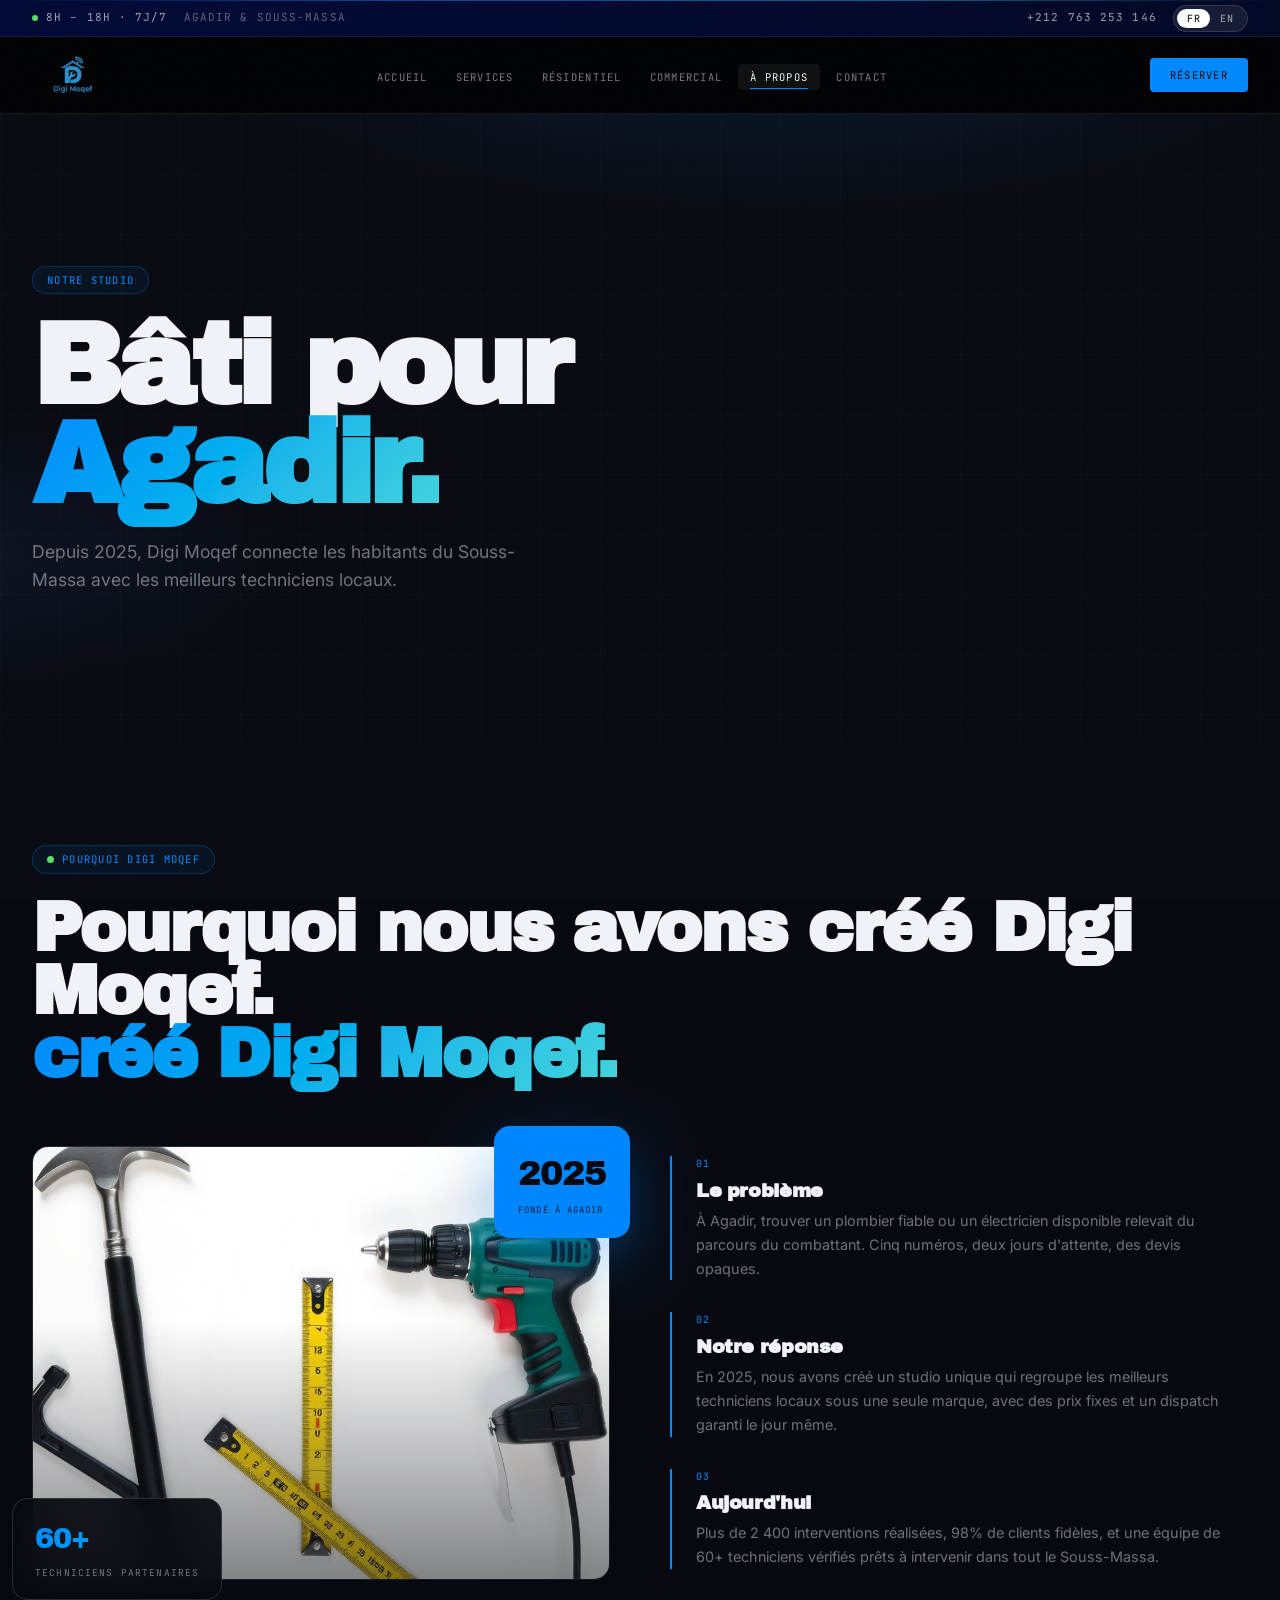
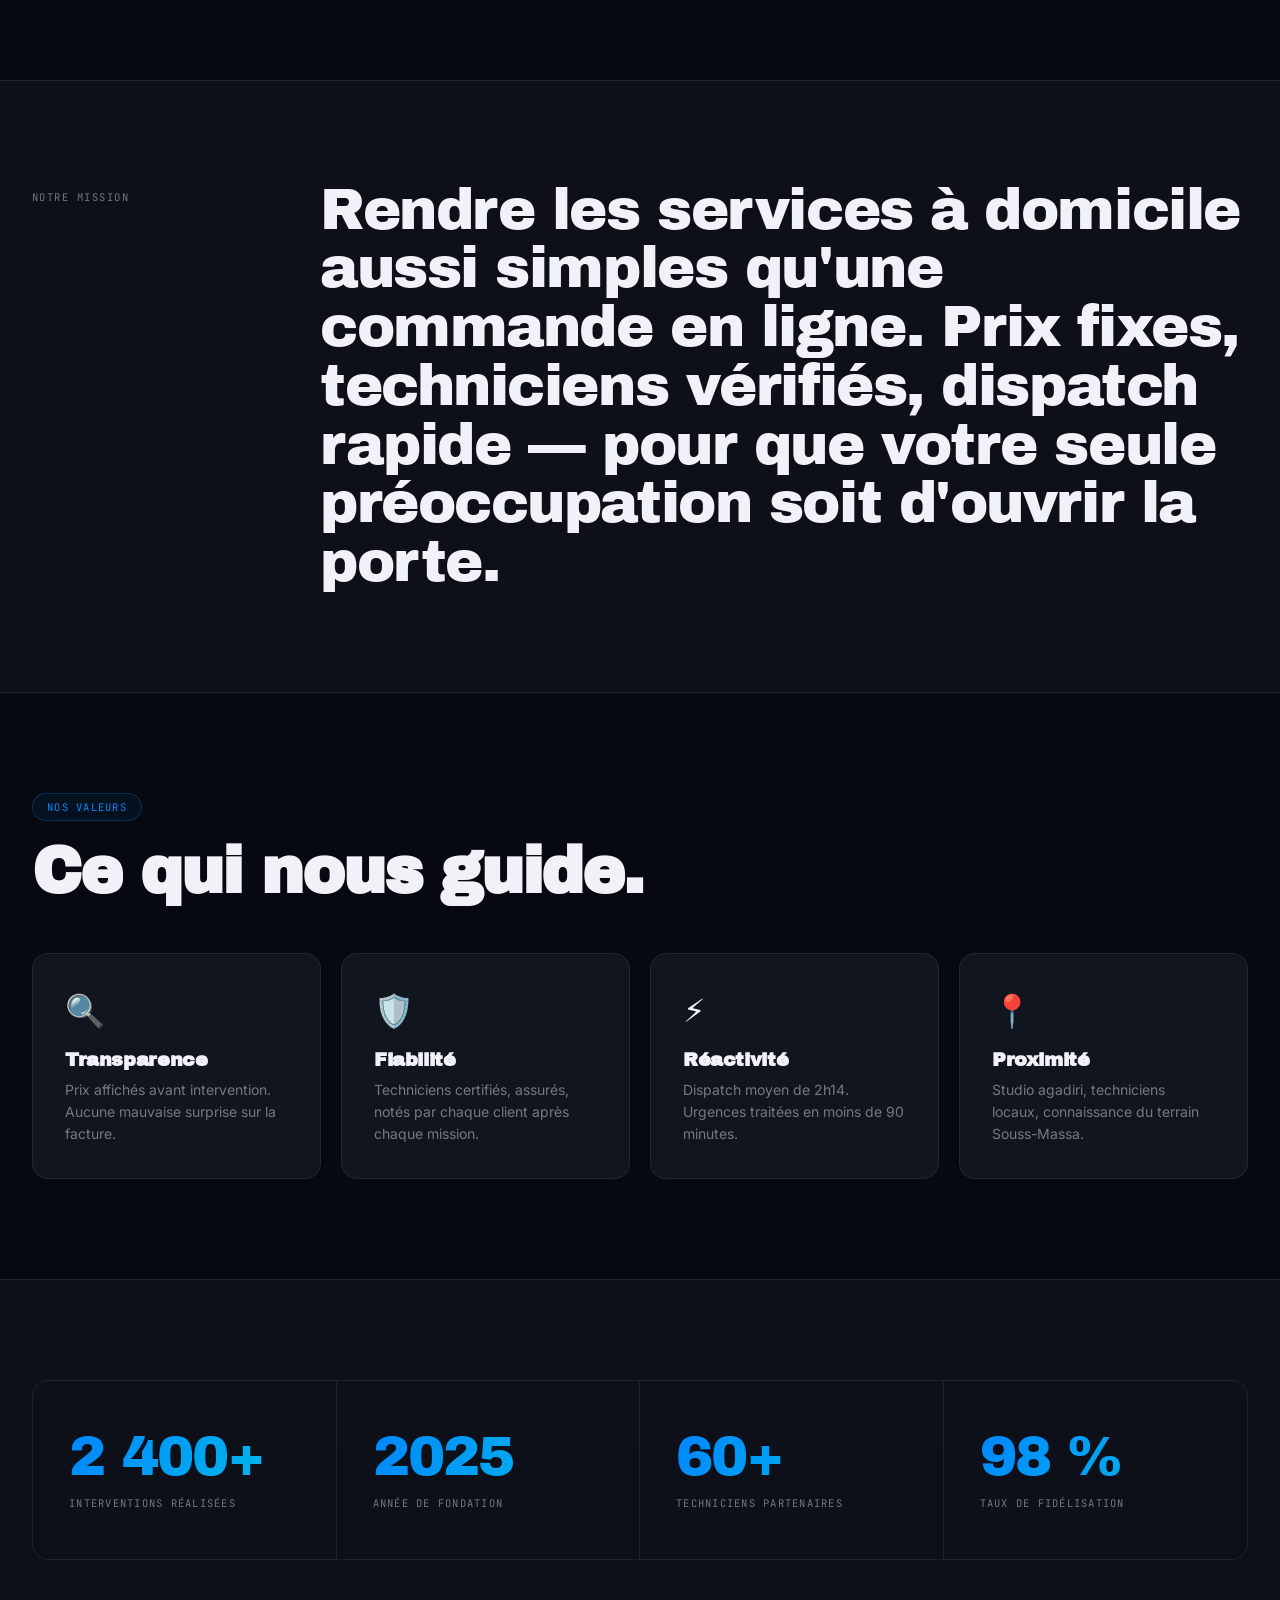
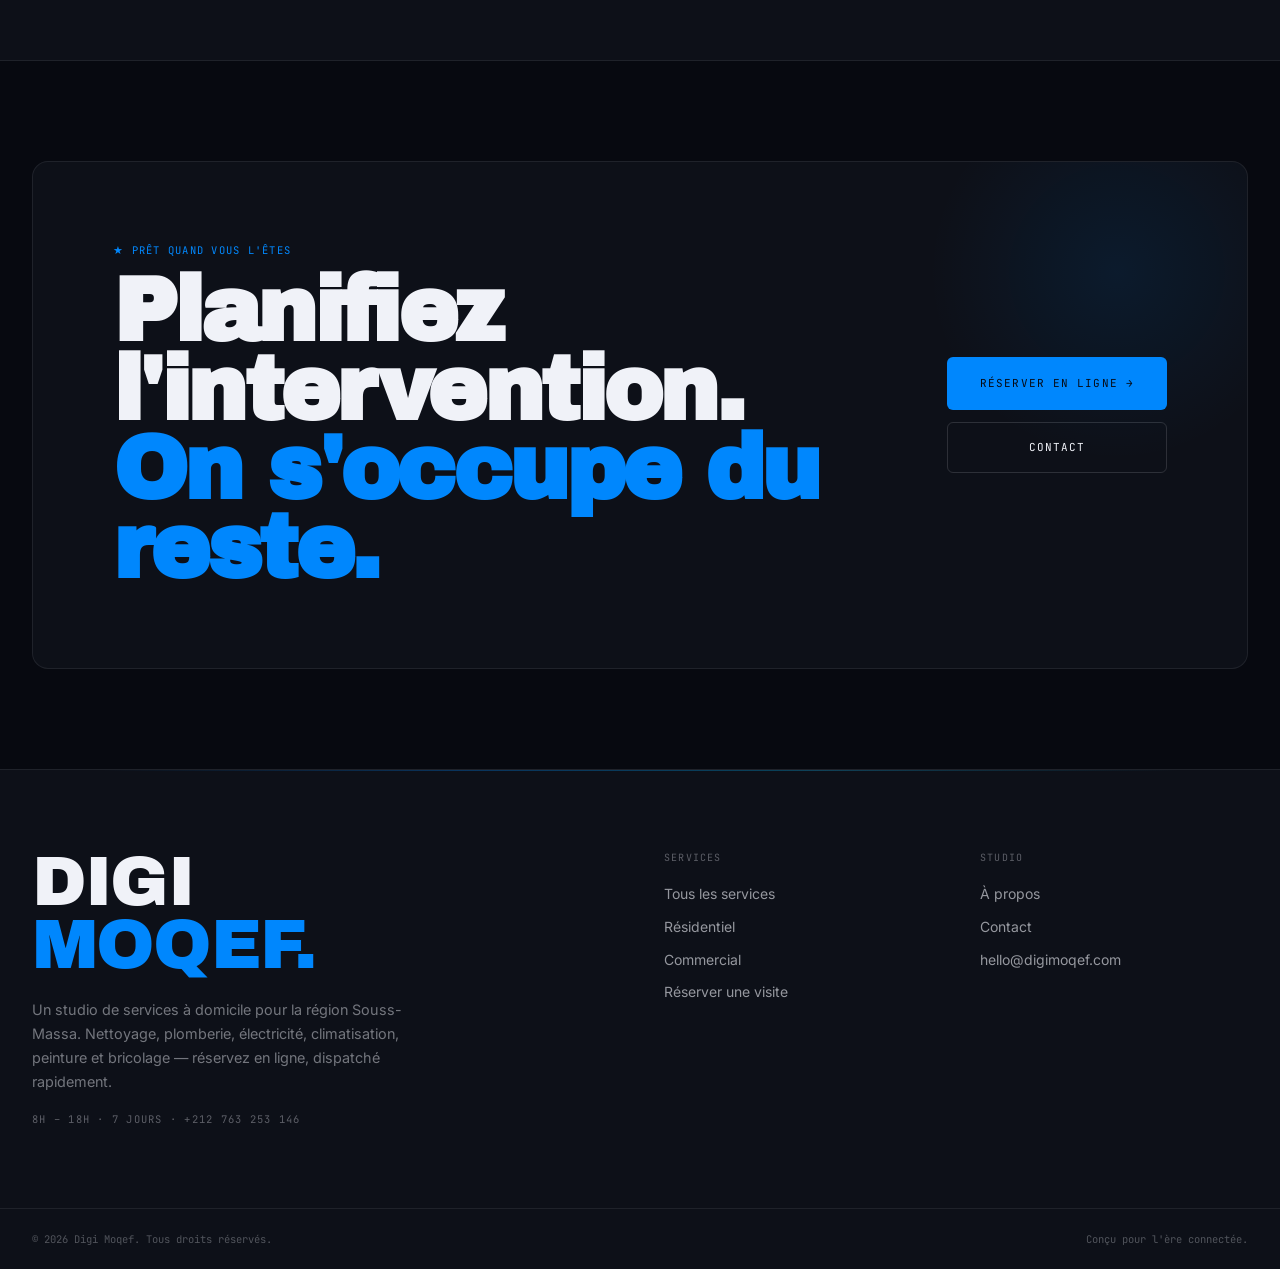
==== about.html @ 8404a092 "Add files via upload" ====
<!DOCTYPE html>
<html lang="fr">
<head>
<meta charset="UTF-8"/><meta name="viewport" content="width=device-width,initial-scale=1"/>
<title>À propos — Digi Moqef</title>
<link rel="preconnect" href="https://fonts.googleapis.com"/>
<link rel="preconnect" href="https://fonts.gstatic.com" crossorigin/>
<link href="https://fonts.googleapis.com/css2?family=Archivo+Black&family=Inter:wght@400;500;600;700&family=JetBrains+Mono:wght@400;500&display=swap" rel="stylesheet"/>
<link rel="stylesheet" href="shared.css"/>
</head><body>
<header>
  <div class="topbar"><div class="topbar-i">
    <span><span class="topbar-dot"></span><span data-t="topbar.hours">8H – 18H · 7J/7</span>&nbsp;&nbsp;<span data-t="topbar.area" style="opacity:.6">Agadir &amp; Souss-Massa</span></span>
    <div style="display:flex;align-items:center;gap:16px">
      <a href="tel:+212763253146" style="font-family:'JetBrains Mono',monospace;font-size:11px;text-transform:uppercase;letter-spacing:.1em;color:rgba(240,242,248,.65);transition:color .2s" onmouseover="this.style.color='var(--el)'" onmouseout="this.style.color='rgba(240,242,248,.65)'">+212 763 253 146</a>
      <div class="lang-sw">
        <button class="lang-btn" data-lang="fr">FR</button>
        <button class="lang-btn" data-lang="en">EN</button>
      </div>
    </div>
  </div></div>
  <div class="nav-i">
    <a href="index.html" class="logo-a"><img src="[data-uri]" alt="Digi Moqef"/></a>
    <nav>
      <a href="index.html" data-t="nav.home">Accueil</a>
      <a href="services.html" data-t="nav.services">Services</a>
      <a href="residential.html" data-t="nav.residential">Résidentiel</a>
      <a href="commercial.html" data-t="nav.commercial">Commercial</a>
      <a href="about.html" data-t="nav.about">À propos</a>
      <a href="contact.html" data-t="nav.contact">Contact</a>
    </nav>
    <div style="display:flex;align-items:center;gap:10px">
      <a href="book.html" class="hcta" data-t="nav.book">Réserver</a>
      <button class="hbg" id="hbg"><span></span><span></span><span></span></button>
    </div>
  </div>
  <div class="mnav" id="mnav">
    <a href="index.html" data-t="nav.home">Accueil</a>
    <a href="services.html" data-t="nav.services">Services</a>
    <a href="residential.html" data-t="nav.residential">Résidentiel</a>
    <a href="commercial.html" data-t="nav.commercial">Commercial</a>
    <a href="about.html" data-t="nav.about">À propos</a>
    <a href="contact.html" data-t="nav.contact">Contact</a>
    <a href="book.html" data-t="nav.book">Réserver</a>
  </div>
</header>

<!-- HERO -->
<section class="phero">
  <div class="phero-aurora"></div><div class="phero-grid"></div>
  <div class="phero-content" style="padding-top:72px;padding-bottom:72px">
    <div class="pill rv"><span data-t="ab.hero.pill">Notre studio</span></div>
    <h1 class="rv d1" style="font-family:'Archivo Black',sans-serif;font-size:clamp(3.5rem,9vw,8rem);line-height:.86;letter-spacing:-.04em">
      <span data-t="ab.hero.h1a">Bâti pour</span><br/><span class="grad" data-t="ab.hero.h1b">Agadir.</span>
    </h1>
    <p class="rv d2" style="margin-top:24px;font-size:1.1rem;color:var(--mu);max-width:520px" data-t="ab.hero.sub">Depuis 2022, Digi Moqef connecte les habitants du Souss-Massa avec les meilleurs techniciens locaux.</p>
  </div>
</section>

<!-- WHY WE STARTED - full story -->
<section class="pad">
  <div class="w">
    <div class="pill rv"><span class="pdot"></span><span data-t="why.pill">Pourquoi Digi Moqef</span></div>
    <h2 class="rv d1" style="font-family:'Archivo Black',sans-serif;font-size:clamp(2.4rem,5.5vw,4.5rem);line-height:.9;letter-spacing:-.03em;margin-bottom:60px">
      <span data-t="why.h2">Pourquoi nous avons</span><br/><span class="grad">créé Digi Moqef.</span>
    </h2>
    <div style="display:grid;grid-template-columns:1fr 1fr;gap:60px;align-items:center">
      <div class="rv" style="position:relative">
        <div style="border-radius:var(--rl);overflow:hidden;border:1px solid var(--bd2)">
          <img src="[data-uri]" alt="Technicien Digi Moqef" style="width:100%;aspect-ratio:4/3;object-fit:cover"/>
          <div style="position:absolute;inset:0;background:linear-gradient(to top,rgba(7,9,16,.5) 0%,transparent 60%);pointer-events:none;border-radius:var(--rl)"></div>
        </div>
        <div style="position:absolute;top:-20px;right:-20px;background:var(--el);color:var(--paper);border-radius:var(--rl);padding:20px 24px;font-family:'Archivo Black',sans-serif;font-size:2.2rem;letter-spacing:-.03em;box-shadow:0 20px 60px oklch(62% .21 250/.35)">
          2025
          <div style="font-family:'JetBrains Mono',monospace;font-size:9px;text-transform:uppercase;letter-spacing:.12em;margin-top:4px;opacity:.8" data-t="why.founded">Fondé à Agadir</div>
        </div>
        <div style="position:absolute;bottom:-20px;left:-20px;background:rgba(7,9,16,.92);backdrop-filter:blur(20px);border:1px solid var(--bd2);border-radius:var(--rl);padding:18px 22px;min-width:180px">
          <div class="shimmer" style="font-family:'Archivo Black',sans-serif;font-size:1.8rem;letter-spacing:-.03em">60+</div>
          <div style="font-family:'JetBrains Mono',monospace;font-size:9.5px;text-transform:uppercase;letter-spacing:.12em;color:var(--mu);margin-top:4px" data-t="why.techs">Techniciens partenaires</div>
        </div>
      </div>
      <div class="rv d2" style="display:flex;flex-direction:column;gap:32px">
        <div style="border-left:2px solid var(--el);padding-left:24px">
          <p style="font-family:'JetBrains Mono',monospace;font-size:10px;text-transform:uppercase;letter-spacing:.12em;color:var(--el);margin-bottom:10px">01</p>
          <h3 style="font-family:'Archivo Black',sans-serif;font-size:1.2rem;letter-spacing:-.02em;margin-bottom:10px" data-t="why.r1.t">Le problème</h3>
          <p style="font-size:.9rem;color:var(--mu);line-height:1.65" data-t="why.r1.d">À Agadir, trouver un plombier fiable ou un électricien disponible relevait du parcours du combattant.</p>
        </div>
        <div style="border-left:2px solid var(--el);padding-left:24px">
          <p style="font-family:'JetBrains Mono',monospace;font-size:10px;text-transform:uppercase;letter-spacing:.12em;color:var(--el);margin-bottom:10px">02</p>
          <h3 style="font-family:'Archivo Black',sans-serif;font-size:1.2rem;letter-spacing:-.02em;margin-bottom:10px" data-t="why.r2.t">Notre réponse</h3>
          <p style="font-size:.9rem;color:var(--mu);line-height:1.65" data-t="why.r2.d">En 2025, nous avons créé un studio unique avec prix fixes et dispatch garanti le jour même.</p>
        </div>
        <div style="border-left:2px solid var(--el);padding-left:24px">
          <p style="font-family:'JetBrains Mono',monospace;font-size:10px;text-transform:uppercase;letter-spacing:.12em;color:var(--el);margin-bottom:10px">03</p>
          <h3 style="font-family:'Archivo Black',sans-serif;font-size:1.2rem;letter-spacing:-.02em;margin-bottom:10px" data-t="why.r3.t">Aujourd'hui</h3>
          <p style="font-size:.9rem;color:var(--mu);line-height:1.65" data-t="why.r3.d">Plus de 2 400 interventions réalisées, 98% de clients fidèles, 60+ techniciens vérifiés.</p>
        </div>
      </div>
    </div>
  </div>
</section>

<!-- MISSION -->
<section class="pad bt bb bg1">
  <div class="w">
    <div class="mfst-g rv">
      <p class="mfst-lbl" data-t="ab.mission.lbl">Notre mission</p>
      <p class="mfst-txt" data-t="ab.mission.txt">Rendre les services à domicile aussi simples qu'une commande en ligne.</p>
    </div>
  </div>
</section>

<!-- VALUES -->
<section class="pad">
  <div class="w">
    <div class="pill rv"><span>Nos valeurs</span></div>
    <h2 class="rv d1" style="font-family:'Archivo Black',sans-serif;font-size:clamp(2.4rem,5vw,4rem);line-height:.9;letter-spacing:-.03em;margin-bottom:52px">Ce qui nous guide.</h2>
    <div style="display:grid;grid-template-columns:repeat(4,1fr);gap:20px">
      <div class="rv d1" style="background:var(--mist2);border:1px solid var(--bd);border-radius:var(--rl);padding:32px;transition:border-color .3s,transform .3s" onmouseover="this.style.borderColor='oklch(62% .21 250/.4)';this.style.transform='translateY(-4px)'" onmouseout="this.style.borderColor='';this.style.transform=''">
        <div style="font-size:2rem;margin-bottom:16px">🔍</div>
        <h3 style="font-family:'Archivo Black',sans-serif;font-size:1.2rem;margin-bottom:10px;letter-spacing:-.02em" data-t="ab.v1.t">Transparence</h3>
        <p style="font-size:.875rem;color:var(--mu);line-height:1.6" data-t="ab.v1.d">Prix affichés avant intervention. Aucune mauvaise surprise.</p>
      </div>
      <div class="rv d2" style="background:var(--mist2);border:1px solid var(--bd);border-radius:var(--rl);padding:32px;transition:border-color .3s,transform .3s" onmouseover="this.style.borderColor='oklch(62% .21 250/.4)';this.style.transform='translateY(-4px)'" onmouseout="this.style.borderColor='';this.style.transform=''">
        <div style="font-size:2rem;margin-bottom:16px">🛡️</div>
        <h3 style="font-family:'Archivo Black',sans-serif;font-size:1.2rem;margin-bottom:10px;letter-spacing:-.02em" data-t="ab.v2.t">Fiabilité</h3>
        <p style="font-size:.875rem;color:var(--mu);line-height:1.6" data-t="ab.v2.d">Techniciens certifiés, assurés, notés par chaque client.</p>
      </div>
      <div class="rv d3" style="background:var(--mist2);border:1px solid var(--bd);border-radius:var(--rl);padding:32px;transition:border-color .3s,transform .3s" onmouseover="this.style.borderColor='oklch(62% .21 250/.4)';this.style.transform='translateY(-4px)'" onmouseout="this.style.borderColor='';this.style.transform=''">
        <div style="font-size:2rem;margin-bottom:16px">⚡</div>
        <h3 style="font-family:'Archivo Black',sans-serif;font-size:1.2rem;margin-bottom:10px;letter-spacing:-.02em" data-t="ab.v3.t">Réactivité</h3>
        <p style="font-size:.875rem;color:var(--mu);line-height:1.6" data-t="ab.v3.d">Dispatch moyen de 2h14. Urgences en moins de 90 min.</p>
      </div>
      <div class="rv d4" style="background:var(--mist2);border:1px solid var(--bd);border-radius:var(--rl);padding:32px;transition:border-color .3s,transform .3s" onmouseover="this.style.borderColor='oklch(62% .21 250/.4)';this.style.transform='translateY(-4px)'" onmouseout="this.style.borderColor='';this.style.transform=''">
        <div style="font-size:2rem;margin-bottom:16px">📍</div>
        <h3 style="font-family:'Archivo Black',sans-serif;font-size:1.2rem;margin-bottom:10px;letter-spacing:-.02em" data-t="ab.v4.t">Proximité</h3>
        <p style="font-size:.875rem;color:var(--mu);line-height:1.6" data-t="ab.v4.d">Studio agadiri, techniciens locaux, terrain Souss-Massa.</p>
      </div>
    </div>
  </div>
</section>

<!-- STATS -->
<section class="pad bt bb bg1">
  <div class="w">
    <div class="statg">
      <div class="statb rv d1"><div class="stat-big shimmer" data-t="stat1.v">2 400+</div><div class="stat-lbl" data-t="stat1.l">Interventions réalisées</div></div>
      <div class="statb rv d2"><div class="stat-big shimmer">2025</div><div class="stat-lbl">Année de fondation</div></div>
      <div class="statb rv d3"><div class="stat-big shimmer">60+</div><div class="stat-lbl">Techniciens partenaires</div></div>
      <div class="statb rv d4"><div class="stat-big shimmer" data-t="stat2.v">2 400+</div><div class="stat-lbl" data-t="stat2.l">Interventions réalisées</div></div>
    </div>
  </div>
</section>

<!-- CTA -->
<section class="pad">
  <div class="w"><div class="ctabox rv">
    <div>
      <p class="cta-eye" data-t="cta.eye">★ Prêt quand vous l'êtes</p>
      <h2 class="cta-h2">
        <span data-t="cta.h2a">Planifiez l'intervention.</span><br/>
        <span class="el" data-t="cta.h2b">On s'occupe du reste.</span>
      </h2>
    </div>
    <div class="cta-btns">
      <a href="book.html" class="btn btn-p" style="justify-content:center;padding:18px 28px" data-t="cta.btn1">Réserver en ligne →</a>
      <a href="contact.html" class="btn btn-o" style="justify-content:center;padding:16px 28px" data-t="nav.contact">Contact</a>
    </div>
  </div></div>
</section>
<footer>
  <div class="fi">
    <div class="fbrand">
      <p class="fbig">DIGI<br/><span class="el">MOQEF.</span></p>
      <p class="fdesc" data-t="foot.desc">Un studio de services à domicile.</p>
      <p class="fhours" data-t="foot.hours">8H – 18H · 7 jours · +212 763 253 146</p>
    </div>
    <div class="fcol"><p class="fct" data-t="foot.col1">Services</p><ul>
      <li><a href="services.html" data-t="foot.l1">Tous les services</a></li>
      <li><a href="residential.html" data-t="foot.l2">Résidentiel</a></li>
      <li><a href="commercial.html" data-t="foot.l3">Commercial</a></li>
      <li><a href="book.html" data-t="foot.l4">Réserver</a></li>
    </ul></div>
    <div class="fcol"><p class="fct" data-t="foot.col2">Studio</p><ul>
      <li><a href="about.html" data-t="foot.l5">À propos</a></li>
      <li><a href="contact.html" data-t="foot.l6">Contact</a></li>
      <li><a href="mailto:hello@digimoqef.com">hello@digimoqef.com</a></li>
    </ul></div>
  </div>
  <div class="fbot"><div class="fbot-i">
    <span data-t="foot.copy">© 2026 Digi Moqef.</span>
    <span data-t="foot.tag">Conçu pour l'ère connectée.</span>
  </div></div>
</footer>
<script src="i18n.js"></script><script src="shared.js"></script></body></html>
---- shared.css ----
@import url('https://fonts.googleapis.com/css2?family=Archivo+Black&family=Inter:wght@400;500;600;700&family=JetBrains+Mono:wght@400;500&display=swap');
*,*::before,*::after{box-sizing:border-box;margin:0;padding:0}
:root{
  --paper:#070910;--ink:#f0f2f8;
  --el:oklch(62% .21 250);--el2:oklch(72% .14 230);
  --mist:#0d1018;--mist2:#111520;
  --bd:rgba(240,242,248,.08);--bd2:rgba(240,242,248,.14);
  --mu:rgba(240,242,248,.45);
  --r:8px;--rl:16px;
}
html{scroll-behavior:smooth}
body{font-family:'Inter',system-ui,sans-serif;background:var(--paper);color:var(--ink);line-height:1.55;-webkit-font-smoothing:antialiased;overflow-x:hidden}
a{color:inherit;text-decoration:none}
img{display:block}
/* GRAIN */
body::before{content:'';position:fixed;inset:0;pointer-events:none;z-index:200;opacity:.025;background-image:url("data:image/svg+xml,%3Csvg viewBox='0 0 256 256' xmlns='http://www.w3.org/2000/svg'%3E%3Cfilter id='n'%3E%3CfeTurbulence type='fractalNoise' baseFrequency='0.9' numOctaves='4' stitchTiles='stitch'/%3E%3C/filter%3E%3Crect width='100%25' height='100%25' filter='url(%23n)'/%3E%3C/svg%3E");background-size:128px;mix-blend-mode:screen}
/* REVEAL */
.js .rv{opacity:0;transform:translateY(24px);transition:opacity .8s cubic-bezier(.16,1,.3,1),transform .8s cubic-bezier(.16,1,.3,1)}
.js .rv.on{opacity:1;transform:translateY(0)}
.d1{transition-delay:.08s}.d2{transition-delay:.16s}.d3{transition-delay:.24s}.d4{transition-delay:.32s}
/* TYPOGRAPHY */
.display,h1,h2,h3{font-family:'Archivo Black',sans-serif;letter-spacing:-.025em;line-height:.9}
.mono{font-family:'JetBrains Mono',monospace}
.el{color:var(--el)}.mu{color:var(--mu)}
.grad{background:linear-gradient(135deg,var(--el) 0%,var(--el2) 55%,oklch(80% .12 200) 100%);-webkit-background-clip:text;background-clip:text;-webkit-text-fill-color:transparent}
.shimmer{background:linear-gradient(120deg,var(--el) 0%,var(--el2) 45%,var(--el) 100%);background-size:200%;-webkit-background-clip:text;background-clip:text;-webkit-text-fill-color:transparent;animation:shim 3.5s linear infinite}
@keyframes shim{0%{background-position:200%}to{background-position:-200%}}
/* LAYOUT */
.w{max-width:1440px;margin:0 auto;padding:0 32px}
.pad{padding:100px 0}
.bt{border-top:1px solid var(--bd)}.bb{border-bottom:1px solid var(--bd)}
.bg1{background:var(--mist)}.bg2{background:var(--mist2)}
/* HEADER */
header{position:sticky;top:0;z-index:50;background:oklch(4.5% .02 250/.82);backdrop-filter:blur(28px) saturate(180%);border-bottom:1px solid var(--bd)}
header::after{content:'';position:absolute;top:0;left:0;right:0;height:1px;background:linear-gradient(90deg,transparent,var(--el) 30%,var(--el2) 70%,transparent);opacity:.5}
.topbar{background:linear-gradient(90deg,oklch(16% .1 250),oklch(13% .08 240));border-bottom:1px solid var(--bd)}
.topbar-i{max-width:1440px;margin:0 auto;padding:0 32px;height:36px;display:flex;align-items:center;justify-content:space-between;font-family:'JetBrains Mono',monospace;font-size:11px;text-transform:uppercase;letter-spacing:.1em;color:rgba(240,242,248,.65)}
.topbar-dot{display:inline-block;width:6px;height:6px;background:oklch(80% .2 145);border-radius:50%;margin-right:8px;animation:pulse 2s ease-in-out infinite}
@keyframes pulse{0%,100%{box-shadow:0 0 0 0 oklch(80% .2 145/.5)}70%{box-shadow:0 0 0 8px oklch(80% .2 145/0)}}
.nav-i{max-width:1440px;margin:0 auto;padding:0 32px;height:76px;display:flex;align-items:center;justify-content:space-between;gap:20px;transition:height .3s}
header.scrolled .nav-i{height:58px}
.logo-a{display:flex;align-items:center;gap:10px}
.logo-a img{height:82px;width:auto;transition:height .3s,filter .3s}
header.scrolled .logo-a img{height:58px}
.logo-a:hover img{filter:drop-shadow(0 0 14px oklch(62% .21 250/.55))}
nav a{font-family:'JetBrains Mono',monospace;font-size:10.5px;text-transform:uppercase;letter-spacing:.12em;color:rgba(240,242,248,.5);padding:6px 12px;position:relative;transition:color .2s;border-radius:4px}
nav a::after{content:'';position:absolute;bottom:1px;left:12px;right:12px;height:1px;background:var(--el);transform:scaleX(0);transform-origin:left;transition:transform .25s cubic-bezier(.4,0,.2,1)}
nav a:hover{color:var(--ink)}nav a:hover::after{transform:scaleX(1)}
nav a.active{color:var(--ink);background:rgba(255,255,255,.05)}nav a.active::after{transform:scaleX(1)}
/* LANG */
.lang-sw{display:inline-flex;align-items:center;background:rgba(255,255,255,.08);border:1px solid rgba(255,255,255,.12);border-radius:999px;padding:3px}
.lang-btn{padding:3px 10px;border-radius:999px;font-family:'JetBrains Mono',monospace;font-size:10px;font-weight:500;text-transform:uppercase;letter-spacing:.08em;border:none;background:transparent;color:rgba(240,242,248,.6);transition:background .2s,color .2s}
.lang-btn.active{background:white;color:#1a1f2e}
.lang-btn:hover:not(.active){color:var(--ink)}
/* HEADER CTA */
.hcta{font-family:'JetBrains Mono',monospace;font-size:10.5px;text-transform:uppercase;letter-spacing:.12em;color:var(--paper);padding:9px 20px;background:var(--el);border-radius:4px;transition:background .2s,transform .2s,box-shadow .2s;white-space:nowrap}
.hcta:hover{background:oklch(67% .21 250);transform:translateY(-1px);box-shadow:0 0 0 2px oklch(62% .21 250/.35),0 8px 32px oklch(62% .21 250/.3)}
/* HAMBURGER */
.hbg{display:none;flex-direction:column;justify-content:center;gap:5px;background:none;border:1px solid var(--bd);padding:10px 12px;border-radius:4px;transition:border-color .2s}
.hbg:hover{border-color:var(--el)}
.hbg span{display:block;width:20px;height:1.5px;background:var(--ink);transition:transform .3s,opacity .3s}
.hbg.open span:nth-child(1){transform:translateY(6.5px) rotate(45deg)}
.hbg.open span:nth-child(2){opacity:0;transform:scaleX(0)}
.hbg.open span:nth-child(3){transform:translateY(-6.5px) rotate(-45deg)}
.mnav{display:none;flex-direction:column;background:oklch(5% .02 250/.98);backdrop-filter:blur(28px);border-top:1px solid var(--bd);padding:8px 32px 28px}
.mnav.open{display:flex}
.mnav a{font-family:'JetBrains Mono',monospace;font-size:12px;text-transform:uppercase;letter-spacing:.1em;color:rgba(240,242,248,.7);padding:14px 0;border-bottom:1px solid var(--bd);transition:color .2s,padding-left .2s}
.mnav a:hover{color:var(--el);padding-left:6px}
.mnav a:last-child{border-bottom:none}
/* MARQUEE */
.mqw{border-top:1px solid var(--bd);border-bottom:1px solid var(--bd);background:var(--el);color:var(--paper);overflow:hidden}
.mqw:hover .mq{animation-play-state:paused}
.mq{display:flex;white-space:nowrap;animation:mq 45s linear infinite;font-family:'Archivo Black',sans-serif;font-size:clamp(1.1rem,2.5vw,1.7rem);padding:14px 0}
.mq span{padding:0 24px}
.msep{opacity:.4!important}
@keyframes mq{from{transform:translateX(0)}to{transform:translateX(-50%)}}
/* BUTTONS */
.btn{display:inline-flex;align-items:center;gap:8px;padding:14px 28px;font-family:'JetBrains Mono',monospace;font-size:11px;text-transform:uppercase;letter-spacing:.1em;border-radius:6px;transition:all .2s;border:none}
.btn-p{background:var(--el);color:var(--paper)}
.btn-p:hover{background:oklch(67% .21 250);transform:translateY(-2px);box-shadow:0 0 0 2px oklch(62% .21 250/.35),0 12px 40px oklch(62% .21 250/.3)}
.btn-o{border:1.5px solid var(--bd2);color:var(--ink);background:none}
.btn-o:hover{background:rgba(255,255,255,.06);border-color:rgba(255,255,255,.25);transform:translateY(-1px)}
.btn-ghost{display:inline-flex;align-items:center;gap:6px;color:var(--el);font-family:'JetBrains Mono',monospace;font-size:10.5px;text-transform:uppercase;letter-spacing:.12em;transition:gap .2s}
.btn-ghost:hover{gap:10px}
/* PILL */
.pill{display:inline-flex;align-items:center;gap:8px;font-family:'JetBrains Mono',monospace;font-size:10.5px;text-transform:uppercase;letter-spacing:.12em;color:var(--el);border:1px solid oklch(62% .21 250/.25);padding:5px 14px;border-radius:999px;background:oklch(62% .21 250/.07);margin-bottom:22px}
.pdot{display:inline-block;width:7px;height:7px;background:oklch(80% .2 145);border-radius:50%;animation:pulse 2s ease-in-out infinite}
/* PAGE HERO */
.phero{position:relative;overflow:hidden;padding:80px 0}
.phero-aurora{position:absolute;inset:0;pointer-events:none;background:radial-gradient(ellipse 80% 60% at 60% -20%,oklch(62% .21 250/.16) 0%,transparent 60%),radial-gradient(ellipse 50% 40% at -5% 70%,oklch(55% .18 265/.1) 0%,transparent 55%)}
.phero-grid{position:absolute;inset:0;pointer-events:none;opacity:.05;background-image:linear-gradient(rgba(240,242,248,.3) 1px,transparent 1px),linear-gradient(90deg,rgba(240,242,248,.3) 1px,transparent 1px);background-size:60px 60px}
.phero-content{position:relative;z-index:1;max-width:1440px;margin:0 auto;padding:0 32px}
.home-hero-grid{min-height:calc(100vh - 114px)}
/* SECTION TITLES */
.sh{display:flex;align-items:flex-end;justify-content:space-between;flex-wrap:wrap;gap:16px;margin-bottom:52px}
.sh-h2{font-family:'Archivo Black',sans-serif;font-size:clamp(2.4rem,5.5vw,4.5rem);line-height:.9;letter-spacing:-.03em;margin-top:12px}
/* SERVICE TILES */
.sg{display:grid;grid-template-columns:repeat(3,1fr);gap:16px}
.stile{display:block;color:var(--ink);background:var(--mist);border:1px solid var(--bd);border-radius:var(--rl);overflow:hidden;position:relative;transition:transform .35s cubic-bezier(.2,.8,.2,1),border-color .3s,box-shadow .35s}
.stile:hover{transform:translateY(-6px);border-color:oklch(62% .21 250/.4);box-shadow:0 24px 70px -12px oklch(62% .21 250/.18)}
.stile-img{overflow:hidden;position:relative}
.stile-img img{width:100%;aspect-ratio:4/3;object-fit:cover;transition:transform .7s cubic-bezier(.2,.7,.2,1)}
.stile:hover .stile-img img{transform:scale(1.07)}
.stile-img-ov{position:absolute;inset:0;background:linear-gradient(to top,rgba(13,16,24,.6) 0%,transparent 60%);pointer-events:none}
.stile-avail{position:absolute;top:12px;left:12px;font-family:'JetBrains Mono',monospace;font-size:9.5px;text-transform:uppercase;letter-spacing:.1em;background:rgba(7,9,16,.8);color:oklch(80% .2 145);padding:4px 10px;border-radius:99px;border:1px solid oklch(80% .2 145/.3);backdrop-filter:blur(8px)}
.stile-body{padding:20px 22px}
.stile-kind{font-family:'JetBrains Mono',monospace;font-size:10px;text-transform:uppercase;letter-spacing:.12em;color:var(--el);margin-bottom:6px}
.stile-title{font-family:'Archivo Black',sans-serif;font-size:1.3rem;letter-spacing:-.02em;margin-bottom:8px}
.stile-blurb{font-size:.875rem;color:var(--mu);line-height:1.55}
.stile-arr{position:absolute;bottom:18px;right:18px;font-size:1.1rem;opacity:.4;transition:opacity .2s,transform .2s}
.stile:hover .stile-arr{opacity:1;transform:translate(3px,-3px)}
/* PROCESS */
.pg{display:grid;grid-template-columns:repeat(4,1fr);border:1px solid var(--bd);border-radius:var(--rl);overflow:hidden}
.ps{padding:40px 32px;border-right:1px solid var(--bd);position:relative}
.ps:last-child{border-right:none}
.ps::before{content:'';position:absolute;top:0;left:0;right:0;height:2px;background:transparent;transition:background .3s}
.ps:hover::before{background:var(--el)}
.ps-n{font-family:'Archivo Black',sans-serif;font-size:3rem;color:oklch(62% .21 250/.22);line-height:1;margin-bottom:20px;transition:color .3s}
.ps:hover .ps-n{color:var(--el)}
.ps-t{font-family:'Archivo Black',sans-serif;font-size:1.2rem;margin-bottom:10px;letter-spacing:-.02em}
.ps-b{font-size:.875rem;color:var(--mu);line-height:1.6}
/* SPLIT */
.splitg{display:grid;grid-template-columns:1fr 1fr;gap:64px;align-items:center}
.split-img{border-radius:var(--rl);overflow:hidden;border:1px solid var(--bd)}
.split-img img{width:100%;aspect-ratio:4/3;object-fit:cover;transition:transform .7s cubic-bezier(.2,.7,.2,1)}
.split-img:hover img{transform:scale(1.04)}
.split-eye{font-family:'JetBrains Mono',monospace;font-size:10.5px;text-transform:uppercase;letter-spacing:.14em;color:var(--el);margin-bottom:16px}
.split-h2{font-family:'Archivo Black',sans-serif;font-size:clamp(2.2rem,4.5vw,4rem);line-height:.92;letter-spacing:-.03em;margin-bottom:24px}
.split-txt{font-size:1.05rem;color:var(--mu);line-height:1.65;max-width:460px;margin-bottom:28px}
.split-ul{list-style:none;display:flex;flex-direction:column;gap:10px;margin-bottom:32px}
.split-ul li{display:flex;align-items:flex-start;gap:12px;font-size:.9rem}
.split-ul li::before{content:'→';color:var(--el);font-size:.8rem;margin-top:2px;flex-shrink:0}
/* MANIFESTO */
.mfst{position:relative;overflow:hidden;padding:120px 0;background:var(--mist)}
.mfst::before{content:'';position:absolute;top:-80px;right:-60px;width:450px;height:450px;border-radius:50%;background:radial-gradient(circle,oklch(62% .21 250/.07) 0%,transparent 70%);pointer-events:none}
.mfst-g{display:grid;grid-template-columns:240px 1fr;gap:48px;align-items:start}
.mfst-lbl{font-family:'JetBrains Mono',monospace;font-size:10.5px;text-transform:uppercase;letter-spacing:.14em;color:var(--mu);padding-top:8px}
.mfst-txt{font-family:'Archivo Black',sans-serif;font-size:clamp(1.9rem,4.5vw,3.6rem);line-height:1.02;letter-spacing:-.025em}
/* PROMO */
.promo{background:var(--el);color:var(--paper);padding:0;overflow:hidden;position:relative}
.promo::before{content:'';position:absolute;top:-60%;right:-5%;width:400px;height:400px;border-radius:50%;background:rgba(255,255,255,.06);pointer-events:none}
.promo-i{display:grid;grid-template-columns:70px 1fr auto;gap:28px;align-items:center;padding:60px 32px;max-width:1440px;margin:0 auto}
.promo-star{font-family:'Archivo Black',sans-serif;font-size:3.5rem;opacity:.8}
.promo-h2{font-family:'Archivo Black',sans-serif;font-size:clamp(1.6rem,3.2vw,2.8rem);line-height:.95;letter-spacing:-.025em}
.promo-h2 span{text-decoration:underline;text-decoration-thickness:3px;text-underline-offset:8px}
.promo-lbl{font-family:'JetBrains Mono',monospace;font-size:10px;text-transform:uppercase;letter-spacing:.12em;opacity:.75;margin-bottom:10px}
.btn-promo{display:inline-block;border:2px solid var(--paper);color:var(--paper);padding:14px 28px;font-family:'JetBrains Mono',monospace;font-size:11px;text-transform:uppercase;letter-spacing:.1em;border-radius:6px;transition:background .2s,color .2s}
.btn-promo:hover{background:var(--paper);color:var(--el)}
/* TESTIMONIALS */
.tg{display:grid;grid-template-columns:repeat(3,1fr);gap:20px}
.tc{background:var(--mist);border:1px solid var(--bd);border-radius:var(--rl);padding:32px;display:flex;flex-direction:column;justify-content:space-between;min-height:200px;transition:border-color .3s,transform .35s cubic-bezier(.2,.8,.2,1);position:relative;overflow:hidden}
.tc::before{content:'';position:absolute;inset:0;background:radial-gradient(circle at 50% 0%,oklch(62% .21 250/.07) 0%,transparent 60%);opacity:0;transition:opacity .4s}
.tc:hover{border-color:oklch(62% .21 250/.45);transform:translateY(-4px)}
.tc:hover::before{opacity:1}
.tc-stars{color:var(--el);font-size:12px;margin-bottom:14px}
.tc-q{font-family:'Archivo Black',sans-serif;font-size:1.1rem;line-height:1.25;margin-bottom:18px}
.tc-meta{font-family:'JetBrains Mono',monospace;font-size:10.5px;text-transform:uppercase;letter-spacing:.1em}
.tc-role{color:var(--mu)}
/* STATS */
.statg{display:grid;grid-template-columns:repeat(4,1fr);border:1px solid var(--bd);border-radius:var(--rl);overflow:hidden}
.statb{padding:48px 36px;border-right:1px solid var(--bd)}
.statb:last-child{border-right:none}
.stat-big{font-family:'Archivo Black',sans-serif;font-size:3.5rem;line-height:1;letter-spacing:-.03em}
.stat-lbl{font-family:'JetBrains Mono',monospace;font-size:10.5px;text-transform:uppercase;letter-spacing:.12em;color:var(--mu);margin-top:10px}
/* FAQ */
.faqlist{}
.faqitem{border-top:1px solid var(--bd)}
.faqitem:last-child{border-bottom:1px solid var(--bd)}
details summary{display:flex;align-items:baseline;justify-content:space-between;padding:24px 0;gap:20px;list-style:none}
details summary::-webkit-details-marker{display:none}
.fq{font-family:'Archivo Black',sans-serif;font-size:clamp(1.05rem,2.2vw,1.45rem);letter-spacing:-.02em;transition:color .2s}
details:hover .fq{color:var(--el)}
.fp{font-family:'Archivo Black',sans-serif;font-size:1.5rem;color:var(--el);transition:transform .2s;flex-shrink:0}
details[open] .fp{transform:rotate(45deg)}
.fa{padding-bottom:24px;color:var(--mu);max-width:680px;font-size:.95rem;line-height:1.7}
/* COVERAGE */
.ctags{display:flex;flex-wrap:wrap;gap:10px;margin-top:36px}
.ctag{display:inline-block;padding:10px 18px;border:1px solid var(--bd);border-radius:4px;font-family:'JetBrains Mono',monospace;font-size:10.5px;text-transform:uppercase;letter-spacing:.1em;color:var(--ink);position:relative;overflow:hidden;transition:color .2s,border-color .2s}
.ctag::before{content:'';position:absolute;inset:0;background:var(--el);transform:translateX(-101%);transition:transform .25s cubic-bezier(.4,0,.2,1)}
.ctag:hover::before{transform:translateX(0)}
.ctag:hover{color:var(--paper);border-color:var(--el)}
.ctag span{position:relative;z-index:1}
/* CTA BOX */
.ctabox{border:1px solid var(--bd);border-radius:var(--rl);padding:80px;background:var(--mist);position:relative;overflow:hidden;display:grid;grid-template-columns:1fr auto;gap:48px;align-items:center}
.ctabox::before{content:'';position:absolute;top:-80px;right:-60px;width:380px;height:380px;border-radius:50%;background:radial-gradient(circle,oklch(62% .21 250/.09) 0%,transparent 70%);pointer-events:none}
.cta-eye{font-family:'JetBrains Mono',monospace;font-size:10.5px;text-transform:uppercase;letter-spacing:.12em;color:var(--el);margin-bottom:14px}
.cta-h2{font-family:'Archivo Black',sans-serif;font-size:clamp(2.8rem,7vw,6rem);line-height:.88;letter-spacing:-.04em}
.cta-btns{display:flex;flex-direction:column;gap:12px;min-width:220px}
/* FOOTER */
footer{border-top:1px solid var(--bd);background:var(--mist);position:relative}
footer::before{content:'';position:absolute;top:0;left:8%;right:8%;height:1px;background:linear-gradient(90deg,transparent,var(--el),var(--el2),transparent);opacity:.3}
.fi{max-width:1440px;margin:0 auto;padding:80px 32px;display:grid;grid-template-columns:1fr 1fr 1fr 1fr;gap:48px}
.fbrand{grid-column:span 2}
.fbig{font-family:'Archivo Black',sans-serif;font-size:clamp(2.5rem,5.5vw,4.5rem);line-height:.9;letter-spacing:-.025em}
.fdesc{margin-top:22px;max-width:380px;font-size:.9rem;color:var(--mu);line-height:1.65}
.fhours{margin-top:18px;font-family:'JetBrains Mono',monospace;font-size:10.5px;text-transform:uppercase;letter-spacing:.12em;color:rgba(240,242,248,.35)}
.fct{font-family:'JetBrains Mono',monospace;font-size:10px;text-transform:uppercase;letter-spacing:.12em;color:rgba(240,242,248,.35);margin-bottom:16px}
.fcol ul{list-style:none}
.fcol ul li{margin-bottom:8px}
.fcol ul li a{font-size:.875rem;color:rgba(240,242,248,.6);transition:color .2s}
.fcol ul li a:hover{color:var(--el)}
.fbot{border-top:1px solid var(--bd)}
.fbot-i{max-width:1440px;margin:0 auto;padding:22px 32px;display:flex;justify-content:space-between;align-items:center;font-family:'JetBrains Mono',monospace;font-size:10.5px;color:rgba(240,242,248,.3);flex-wrap:wrap;gap:10px}
/* FORM */
.fld{display:flex;flex-direction:column;gap:8px}
.fld label{font-family:'JetBrains Mono',monospace;font-size:10.5px;text-transform:uppercase;letter-spacing:.12em;color:var(--mu)}
.fld input,.fld textarea,.fld select{background:transparent;border:none;border-bottom:2px solid rgba(240,242,248,.15);padding:12px 0;font-size:1rem;font-family:'Inter',sans-serif;outline:none;width:100%;transition:border-color .2s;color:var(--ink)}
.fld input:focus,.fld textarea:focus,.fld select:focus{border-color:var(--el)}
.fld textarea{resize:vertical;min-height:120px}
.fld select option{background:var(--mist)}
.fg2{display:grid;grid-template-columns:1fr 1fr;gap:28px}
/* RESPONSIVE */
@media(max-width:1024px){
  .splitg{grid-template-columns:1fr;gap:40px}
  .pg{grid-template-columns:1fr 1fr}
  .ps:nth-child(2){border-right:none}
  .ps:nth-child(3){border-top:1px solid var(--bd)}
  .ps:nth-child(4){border-top:1px solid var(--bd)}
  .statg{grid-template-columns:1fr 1fr}
  .statb:nth-child(2){border-right:none}
  .statb:nth-child(3){border-top:1px solid var(--bd)}
  .statb:nth-child(4){border-top:1px solid var(--bd)}
  .ctabox{grid-template-columns:1fr;gap:28px;padding:52px 40px}
  .cta-btns{flex-direction:row}
}
@media(max-width:900px){
  nav,.hcta{display:none}
  .hbg{display:flex}
  .home-hero-grid{grid-template-columns:1fr!important;min-height:auto;gap:32px!important}
  .sg{grid-template-columns:1fr 1fr}
  .tg{grid-template-columns:1fr}
  .fi{grid-template-columns:1fr 1fr}
  .fbrand{grid-column:span 2}
  .mfst-g{grid-template-columns:1fr}
  .promo-i{grid-template-columns:1fr;gap:16px}
  .promo-star{display:none}
}
@media(max-width:600px){
  .w{padding:0 20px}
  .sg,.tg{grid-template-columns:1fr}
  .pg{grid-template-columns:1fr}
  .ps{border-right:none!important;border-top:1px solid var(--bd)}
  .ps:first-child{border-top:none}
  .statg{grid-template-columns:1fr 1fr}
  .fi{grid-template-columns:1fr}
  .fbrand{grid-column:span 1}
  .fbot-i{flex-direction:column;text-align:center}
  .cta-btns{flex-direction:column}
  .pad{padding:72px 0}
  .fg2{grid-template-columns:1fr}
}
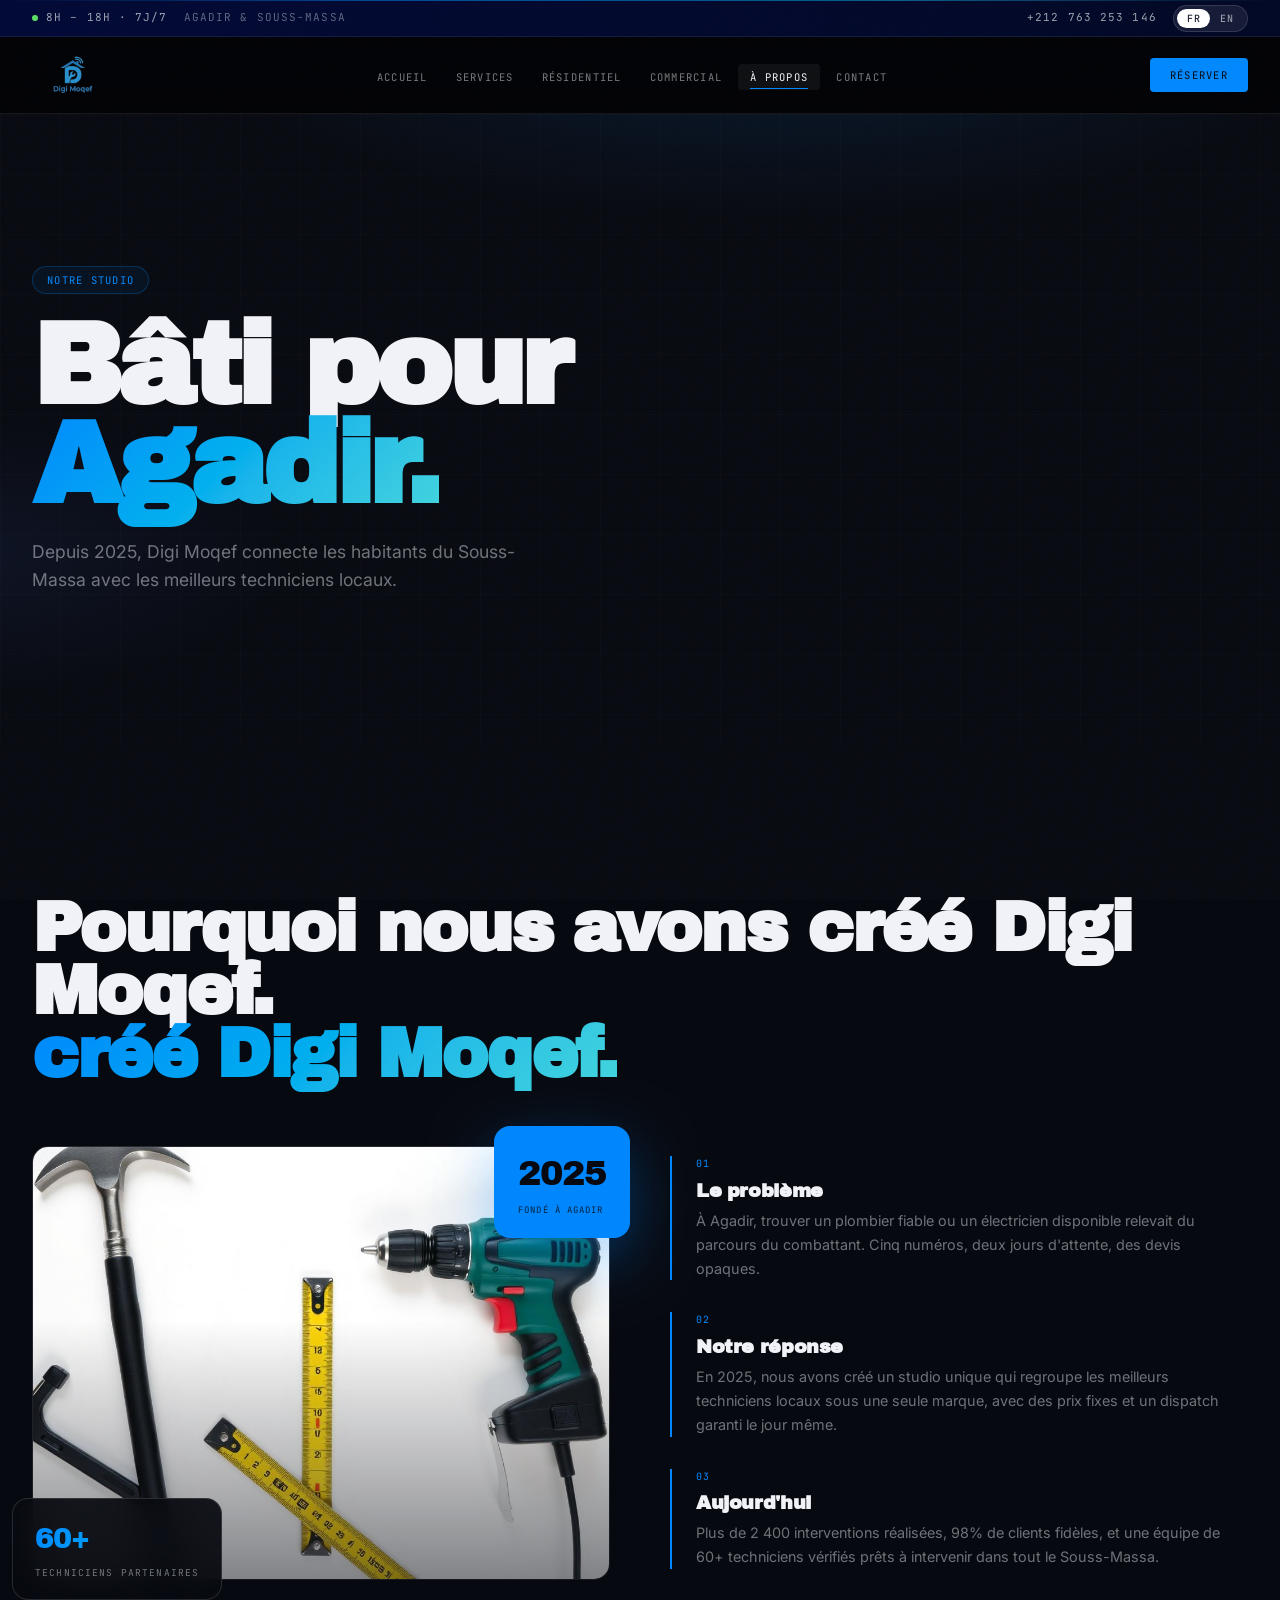
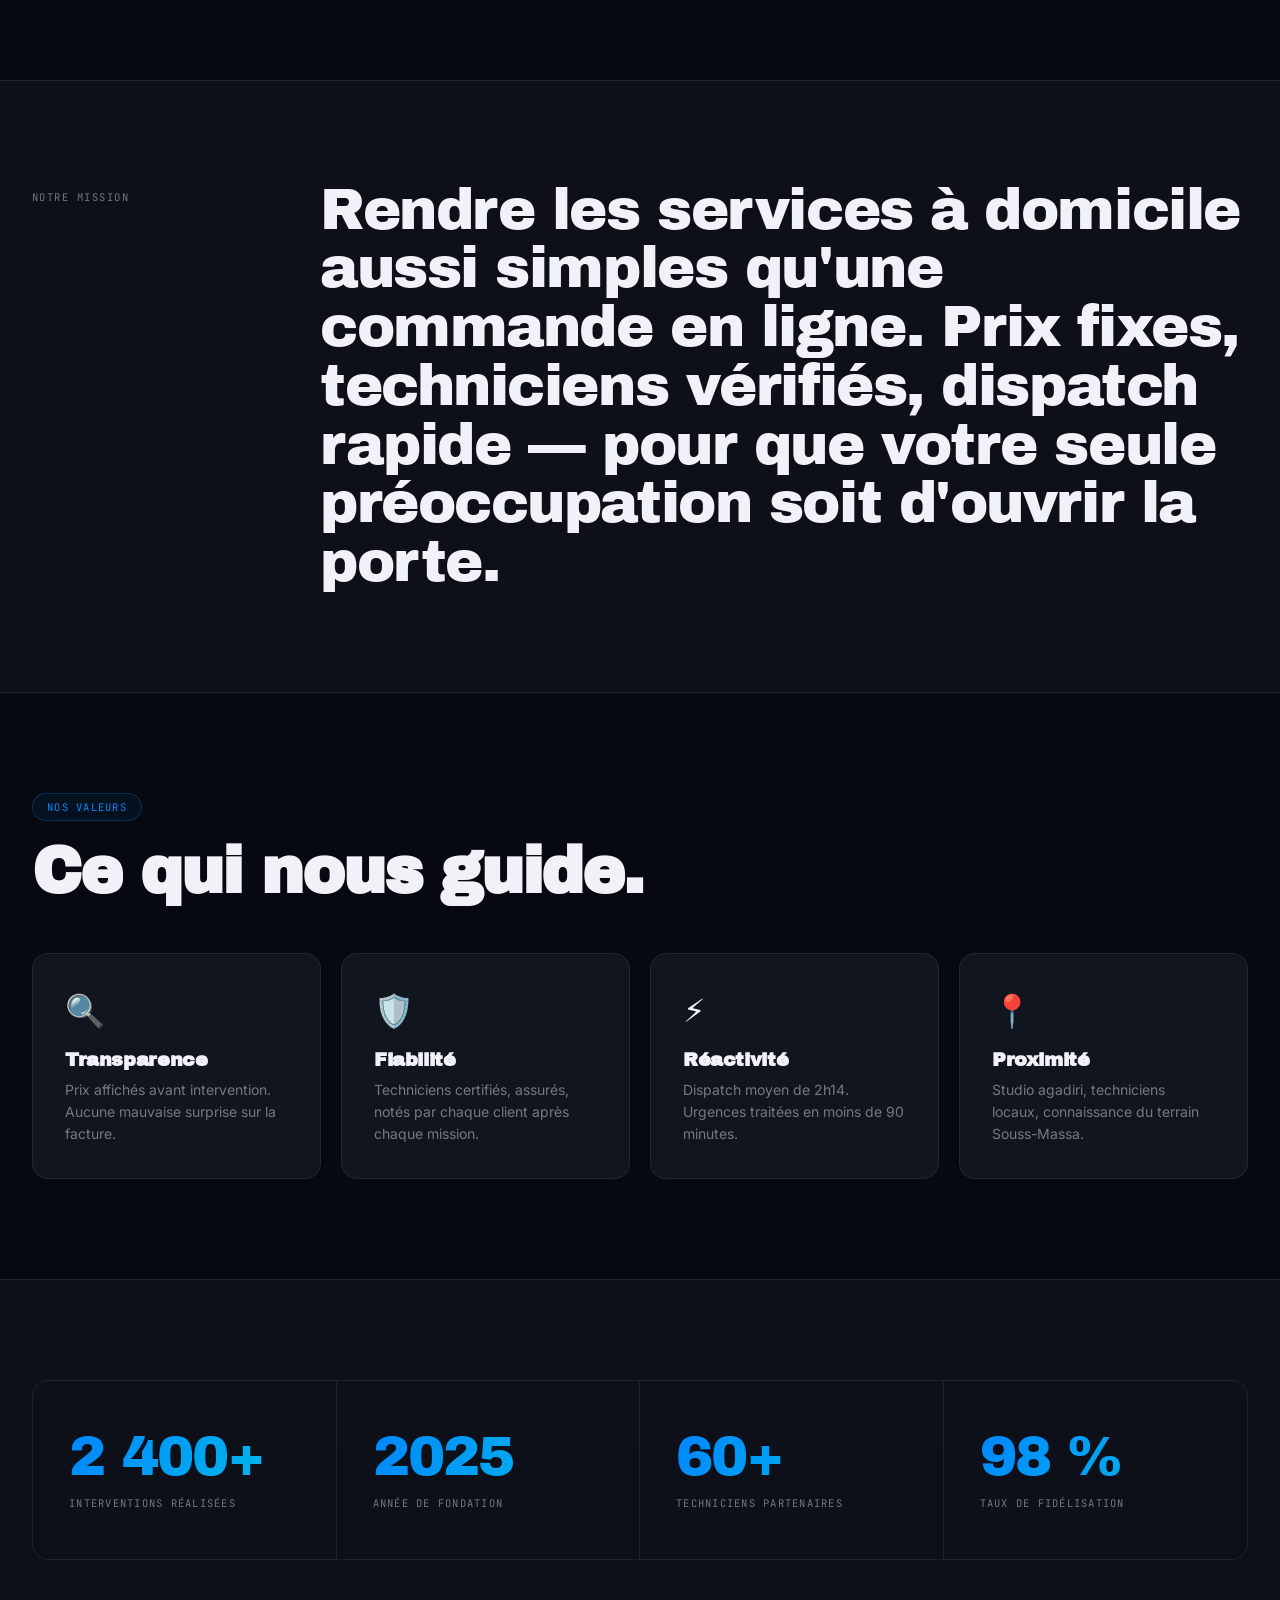
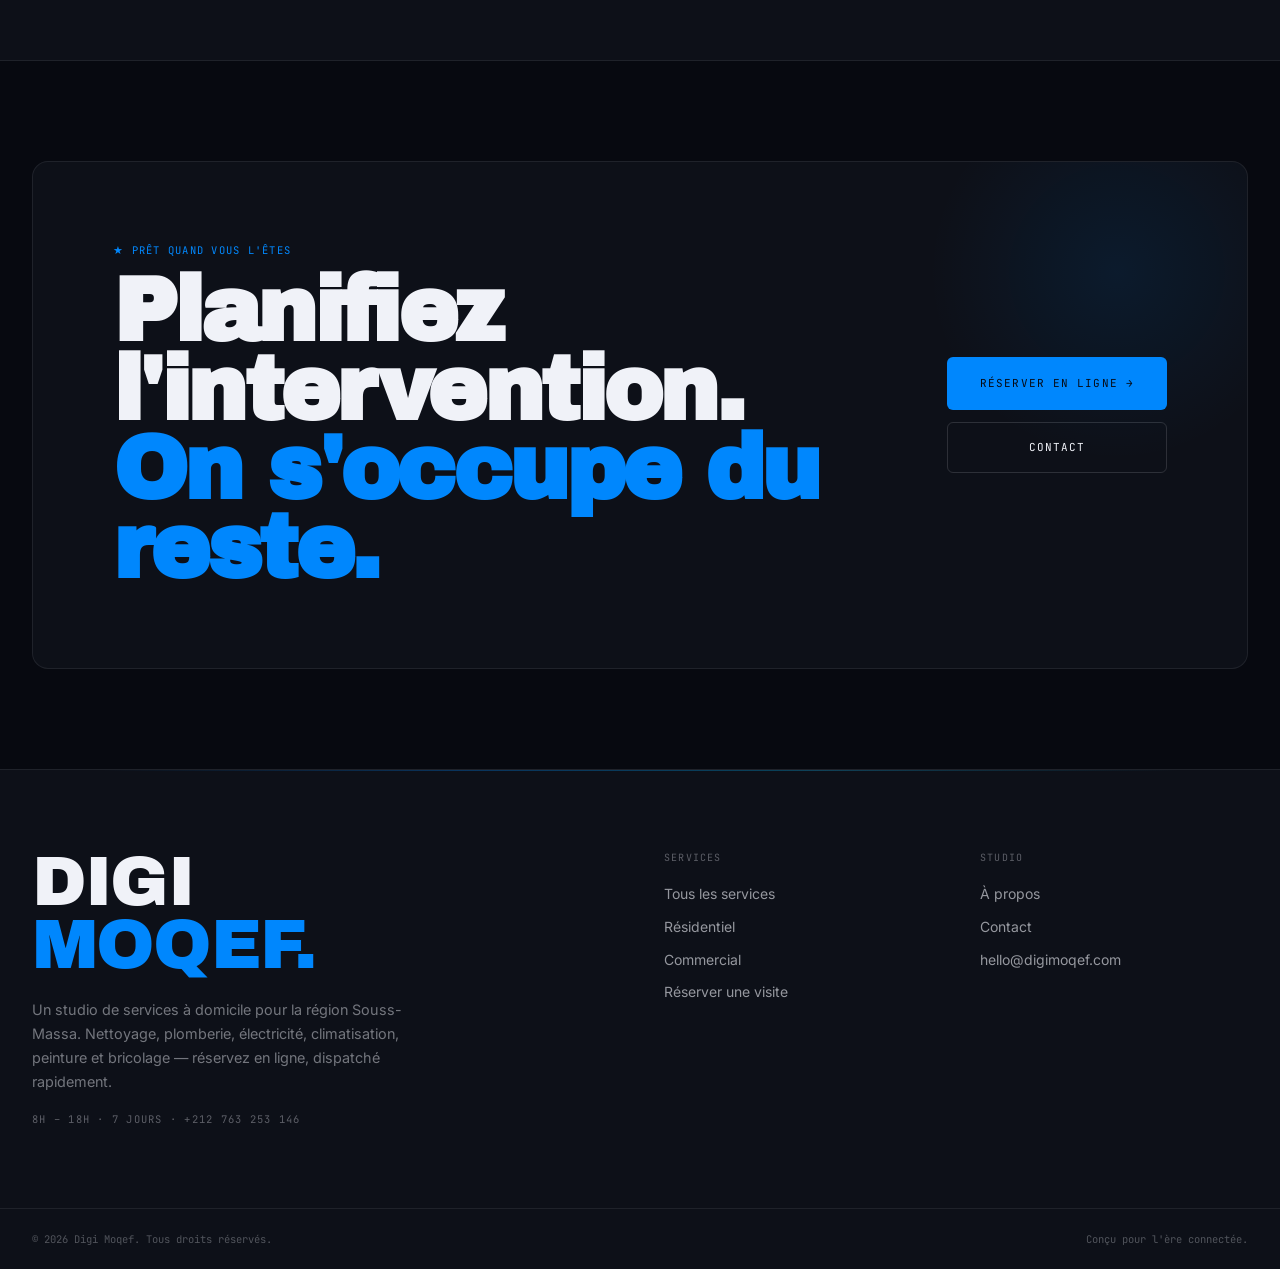
==== commit ed16971a: "Update about.html" ====
--- a/about.html
+++ b/about.html
@@ -144,10 +144,10 @@
 <section class="pad bt bb bg1">
   <div class="w">
     <div class="statg">
-      <div class="statb rv d1"><div class="stat-big shimmer" data-t="stat1.v">2 400+</div><div class="stat-lbl" data-t="stat1.l">Interventions réalisées</div></div>
+      <div class="statb rv d1"><div class="stat-big shimmer" data-t="stat1.v">100+</div><div class="stat-lbl" data-t="stat1.l">Interventions réalisées</div></div>
       <div class="statb rv d2"><div class="stat-big shimmer">2025</div><div class="stat-lbl">Année de fondation</div></div>
       <div class="statb rv d3"><div class="stat-big shimmer">60+</div><div class="stat-lbl">Techniciens partenaires</div></div>
-      <div class="statb rv d4"><div class="stat-big shimmer" data-t="stat2.v">2 400+</div><div class="stat-lbl" data-t="stat2.l">Interventions réalisées</div></div>
+      <div class="statb rv d4"><div class="stat-big shimmer" data-t="stat2.v">100+</div><div class="stat-lbl" data-t="stat2.l">Interventions réalisées</div></div>
     </div>
   </div>
 </section>
@@ -192,4 +192,4 @@
     <span data-t="foot.tag">Conçu pour l'ère connectée.</span>
   </div></div>
 </footer>
-<script src="i18n.js"></script><script src="shared.js"></script></body></html>+<script src="i18n.js"></script><script src="shared.js"></script></body></html>
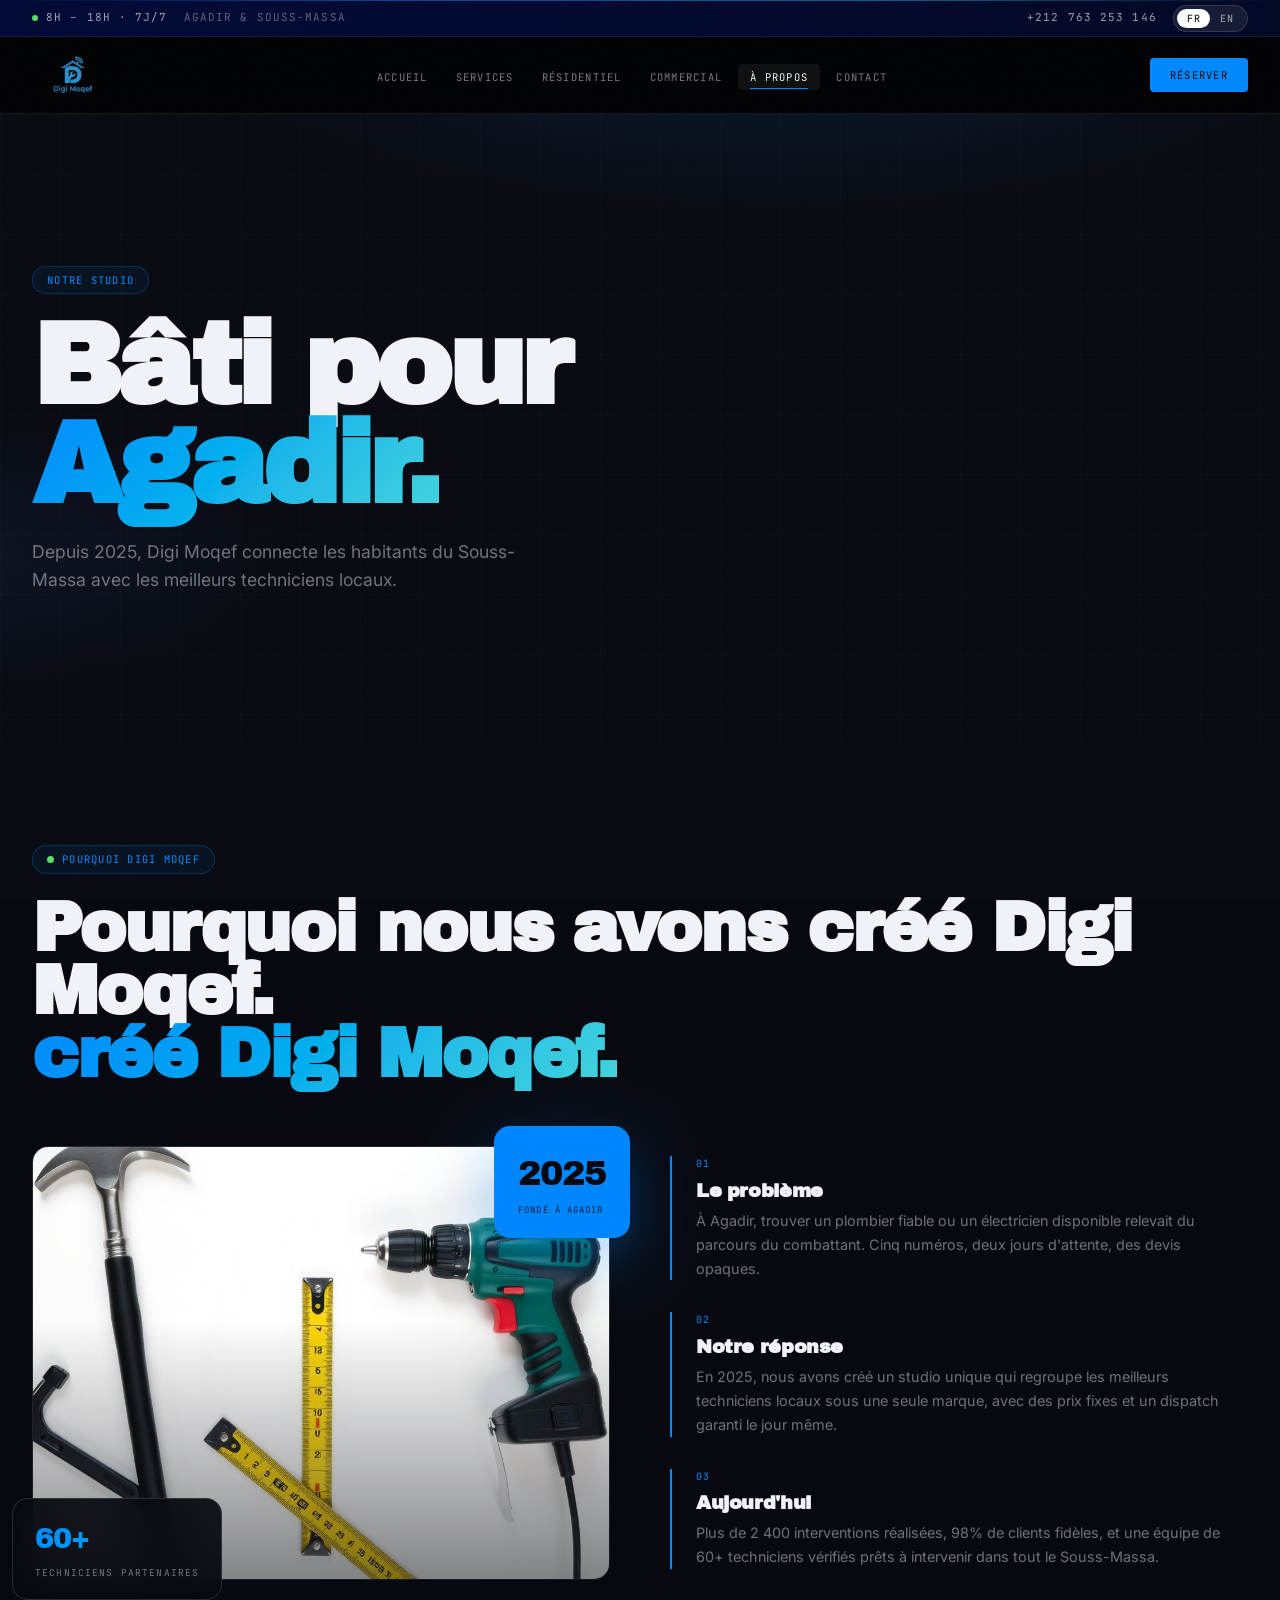
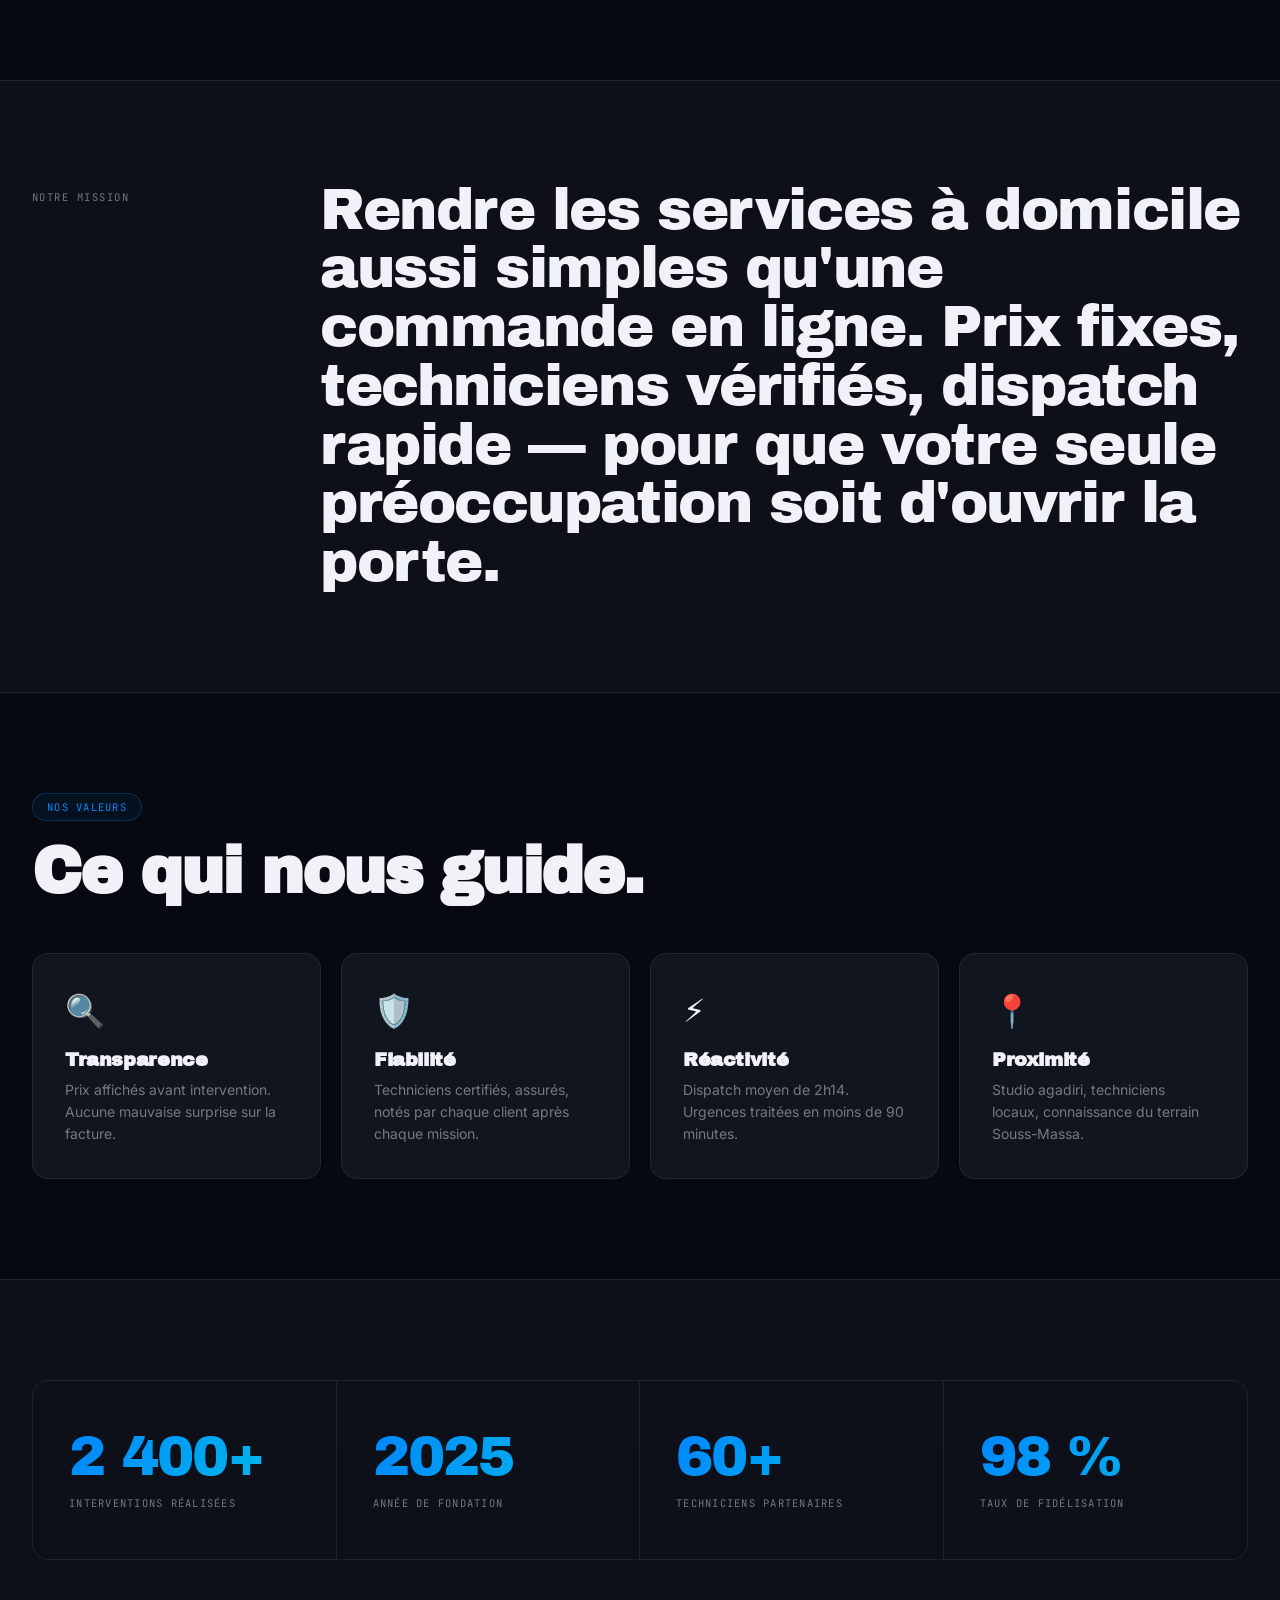
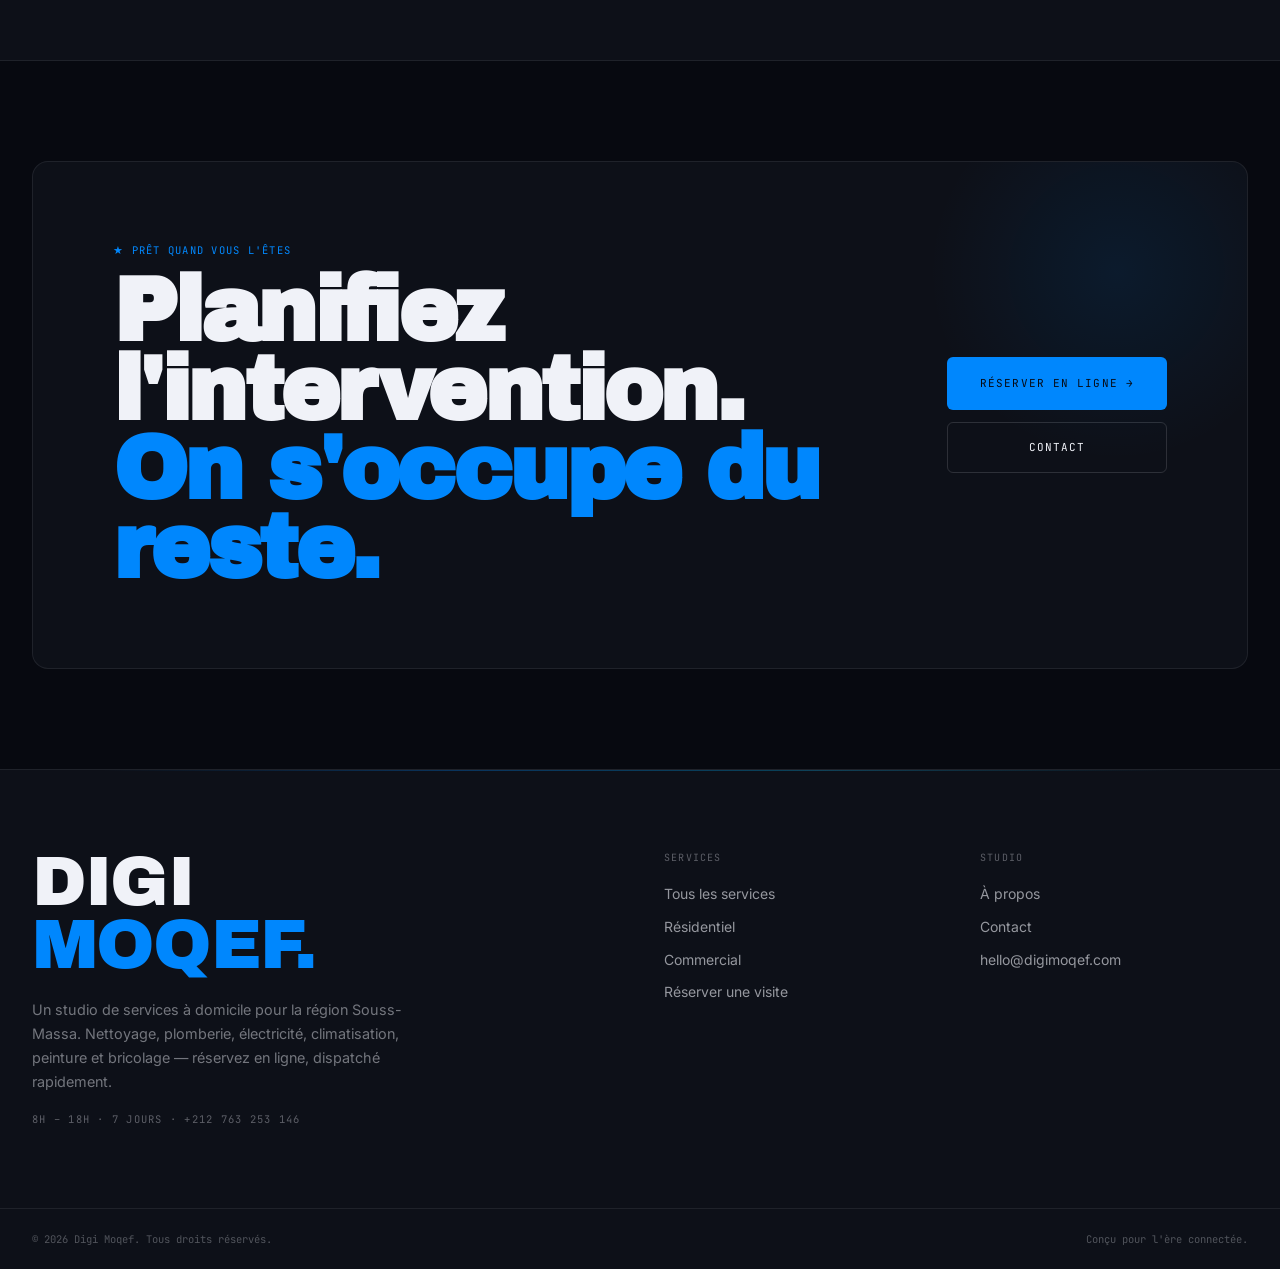
==== commit bea4a883: "Update about.html" ====
--- a/about.html
+++ b/about.html
@@ -93,7 +93,7 @@
         <div style="border-left:2px solid var(--el);padding-left:24px">
           <p style="font-family:'JetBrains Mono',monospace;font-size:10px;text-transform:uppercase;letter-spacing:.12em;color:var(--el);margin-bottom:10px">03</p>
           <h3 style="font-family:'Archivo Black',sans-serif;font-size:1.2rem;letter-spacing:-.02em;margin-bottom:10px" data-t="why.r3.t">Aujourd'hui</h3>
-          <p style="font-size:.9rem;color:var(--mu);line-height:1.65" data-t="why.r3.d">Plus de 2 400 interventions réalisées, 98% de clients fidèles, 60+ techniciens vérifiés.</p>
+          <p style="font-size:.9rem;color:var(--mu);line-height:1.65" data-t="why.r3.d">60% experts métiers,98% des normes de sécurité et de qualité respectées,et une équipe de 60+ techniciens vérifiés prêts à intervenir dans tout le Souss-Massa..</p>
         </div>
       </div>
     </div>
